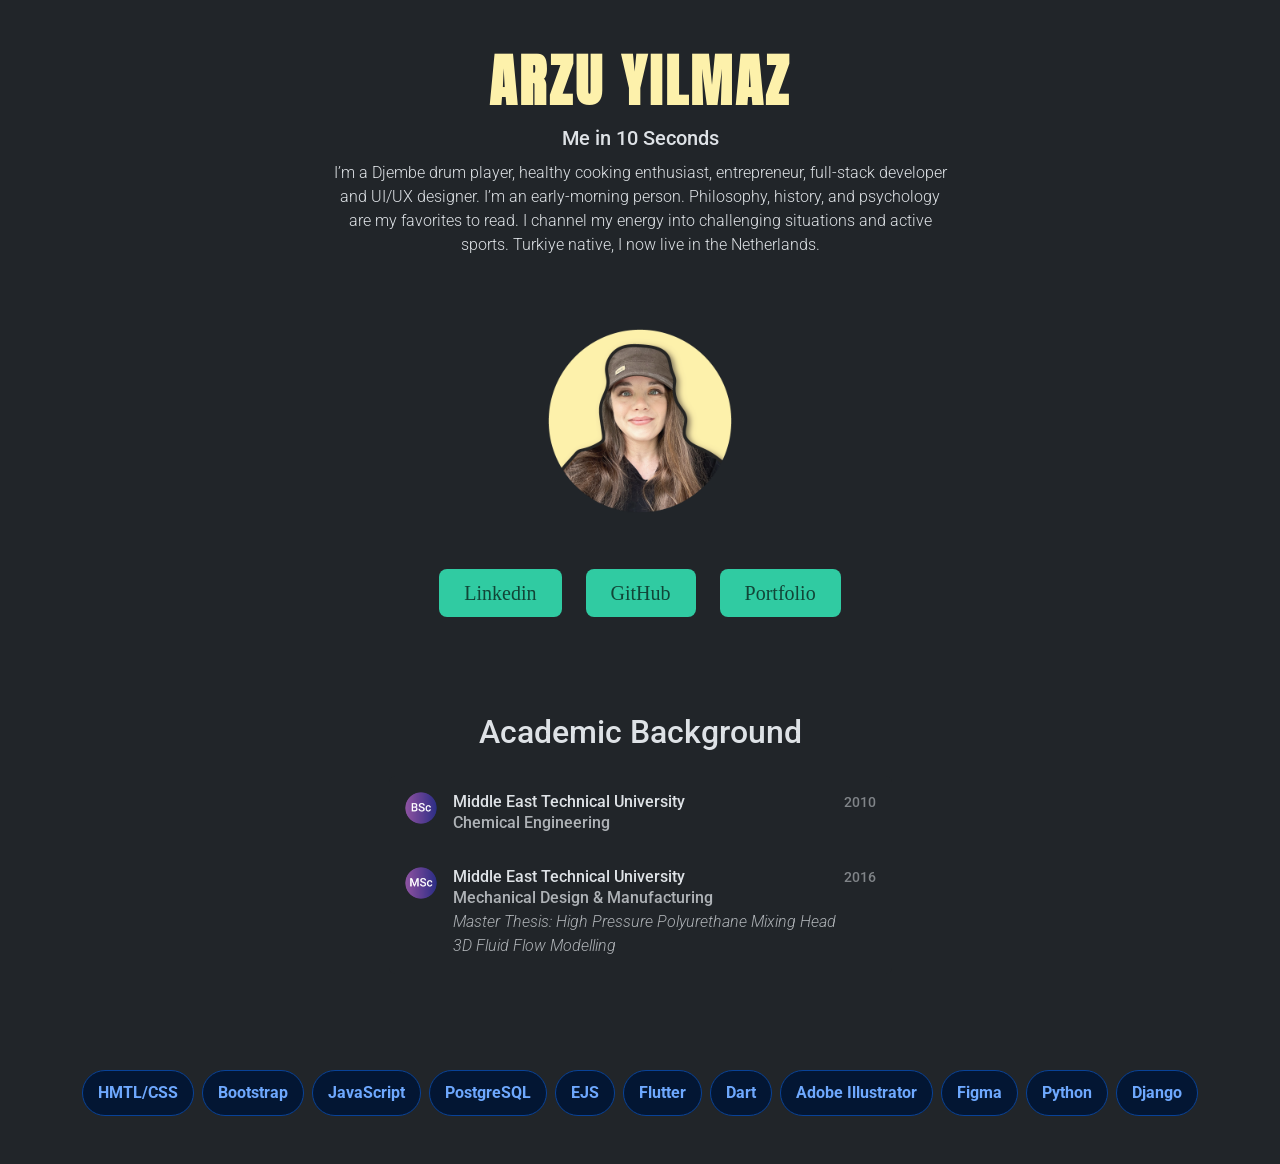
==== index.html @ 6e91b793 "Font size" ====
<html lang="en" data-bs-theme="dark">

<head>
  <meta charset="UTF-8">
  <meta http-equiv="X-UA-Compatible" content="IE=edge">
  <meta name="viewport" content="width=device-width, initial-scale=1.0">
  <title>Arzu Yilmaz Resume</title>
  <link href="https://cdn.jsdelivr.net/npm/bootstrap@5.3.3/dist/css/bootstrap.min.css" rel="stylesheet"
    integrity="sha384-QWTKZyjpPEjISv5WaRU9OFeRpok6YctnYmDr5pNlyT2bRjXh0JMhjY6hW+ALEwIH" crossorigin="anonymous">
  <link rel="stylesheet" href="./stylesheet.css">

  <link rel="preconnect" href="https://fonts.googleapis.com">
  <link rel="preconnect" href="https://fonts.gstatic.com" crossorigin>
  <link href="https://fonts.googleapis.com/css2?family=Anton&display=swap" rel="stylesheet">
  <link
    href="https://fonts.googleapis.com/css2?family=Anton&family=Roboto:ital,wght@0,100;0,300;0,400;0,500;0,700;0,900;1,100;1,300;1,400;1,500;1,700;1,900&display=swap"
    rel="stylesheet">
  

</head>

<body>


  <!-- Title -->
  <section id="title">

    <div class="px-4 pt-5 text-center">
      <h1 class="display-4 fw-bold anton-regular custom-heading">ARZU YILMAZ</h1>
      <div class="col-lg-6 mx-auto">
        <p class="lead mb-2 roboto-medium">Me in 10 Seconds</p>
        <p class = "roboto-light">I’m a Djembe drum player, healthy cooking enthusiast, entrepreneur, full-stack developer and UI/UX designer.
          I’m an early-morning person. Philosophy, history, and psychology are my favorites to read. I channel my energy into challenging situations and active sports.
        
          Turkiye native, I now live in the Netherlands.</p>


        
      </div>
      <div class="container py-5">
        <img src="./Arzu_Profile.png" alt="arzu-profile" height="200" loading="lazy">
      </div>

      <div class="d-grid gap-4 d-sm-flex justify-content-sm-center mb-5">

        <a href="https://www.linkedin.com/in/arzu-y-b2473558/" class="btn btn-custom btn-lg px-4"
          target="_blank">Linkedin</a>
        <a href="https://github.com/thearzuyilmaz?tab=repositories" class="btn btn-custom btn-lg px-4"
          target="_blank">GitHub</a>
        <a href="https://app.box.com/s/trj4fvhe3k2shpq141yb090hq9ws2r95" class="btn btn-custom btn-lg px-4"
          target="_blank">Portfolio</a>


      </div>
    </div>

  </section>





  <!-- Academic -->
  <section id="academic-background">
    <div class="container pt-5">
      <h2 class="text-center roboto-medium pb-3">Academic Background</h2>
      <div class="d-flex flex-column flex-md-row pb-4 gap-4 pb-md-5 align-items-center justify-content-center">
        <div class="list-group">
          <div class="list-group-item d-flex gap-3 py-3">
            <img src="./Bsc.png" alt="Bsc" width="32" height="32" class="rounded-circle">
            <div class="d-flex gap-2 w-100 justify-content-between">
              <div>
                <h6 class="mb-0 roboto-medium">Middle East Technical University</h6>
                <p class="mb-0 opacity-75 roboto-medium">Chemical Engineering</p>
              </div>
              <small class="opacity-50 text-nowrap roboto-medium">2010</small>
            </div>
          </div>

          <div class="list-group-item d-flex gap-3 py-3">
            <img src="./Msc.png" alt="Msc" width="32" height="32" class="rounded-circle">
            <div class="d-flex gap-2 w-100 justify-content-between">
              <div>
                <h6 class="mb-0 roboto-medium">Middle East Technical University</h6>
                <p class="mb-0 opacity-75 roboto-medium">Mechanical Design & Manufacturing</p>

                <p class="mb-0 opacity-75 roboto-light-italic">Master Thesis: High Pressure Polyurethane Mixing Head
                  <br> 3D Fluid Flow Modelling
                </p>
              </div>
              <small class="opacity-50 text-nowrap roboto-medium">2016</small>
            </div>
          </div>

        </div>
      </div>
    </div>
  </section>


  <!-- Tech Stack -->
  <section id="tech-stack" >

    <div class="container text-center">

      <div class="row justify-content-center pt-5 pb-5">


        <div class="d-flex flex-wrap gap-2 justify-content-center roboto-light">

          <span
            class="badge bg-primary-subtle border border-primary-subtle text-primary-emphasis rounded-pill">HMTL/CSS</span>
          <span
            class="badge bg-primary-subtle border border-primary-subtle text-primary-emphasis rounded-pill">Bootstrap</span>
            <span
            class="badge bg-primary-subtle border border-primary-subtle text-primary-emphasis rounded-pill">JavaScript</span>
            <span
            class="badge bg-primary-subtle border border-primary-subtle text-primary-emphasis rounded-pill">PostgreSQL</span>
            <span
            class="badge bg-primary-subtle border border-primary-subtle text-primary-emphasis rounded-pill">EJS</span>
          <span
            class="badge bg-primary-subtle border border-primary-subtle text-primary-emphasis rounded-pill">Flutter</span>
          <span
            class="badge bg-primary-subtle border border-primary-subtle text-primary-emphasis rounded-pill">Dart</span>
          <span class="badge bg-primary-subtle border border-primary-subtle text-primary-emphasis rounded-pill">Adobe
            Illustrator</span>
          <span
            class="badge bg-primary-subtle border border-primary-subtle text-primary-emphasis rounded-pill">Figma</span>
          <span
            class="badge bg-primary-subtle border border-primary-subtle text-primary-emphasis rounded-pill">Python</span>
          <span
            class="badge bg-primary-subtle border border-primary-subtle text-primary-emphasis rounded-pill">Django</span>
        </div>
      </div>

    </div>

  </section>

  <!-- Experience

  <section id="experience">

    <div class="experience-album py-5 ">
      <div class="container">

        <h2 class="text-center roboto-medium pb-4">Work Experience</h2>
        
        <div class="row row-cols-1 row-cols-sm-2 row-cols-md-3 g-3">

          <div class="col">
            <div class="card shadow-sm">
              <div class="card-body">
                <h5 class="card-title">Planbu</h5>
                <p class="card-text">This is a wider card with supporting text below .</p>
                <div class="d-flex justify-content-between align-items-center">
                  <small class="text-body-secondary roboto-light">March - Now (part-time)</small>
                </div>
              </div>
            </div>
          </div>


          <div class="col">
            <div class="card shadow-sm">
              <div class="card-body">
                <h5 class="card-title">Turks in Tech</h5>
                <p class="card-text">This is a wider card with supporting text below .</p>
                <div class="d-flex justify-content-between align-items-center">
                  <small class="text-body-secondary roboto-light">October 2023 - Now (part-time)</small>
                </div>
              </div>
            </div>
          </div>

          <div class="col">
            <div class="card shadow-sm">
              <div class="card-body">
                <h5 class="card-title">Holosen</h5>
                <p class="card-text">This is a wider card with supporting text below .</p>
                <div class="d-flex justify-content-between align-items-center">
                  <small class="text-body-secondary roboto-light">2018 - 2024</small>
                </div>
              </div>
            </div>
          </div>


          <div class="col">
            <div class="card shadow-sm">
              <div class="card-body">
                <h5 class="card-title">BO-TEK</h5>
                <p class="card-text">This is a wider card with supporting text below .</p>
                <div class="d-flex justify-content-between align-items-center">
                  <small class="text-body-secondary roboto-light">2016 - 2021</small>
                </div>
              </div>
            </div>
          </div>

          <div class="col">
            <div class="card shadow-sm">
              <div class="card-body">
                <h5 class="card-title">Edelkrone</h5>
                <p class="card-text">This is a wider card with supporting text below .</p>
                <div class="d-flex justify-content-between align-items-center">
                  <small class="text-body-secondary roboto-light">2013 - 2015</small>
                </div>
              </div>
            </div>
          </div>


          <div class="col">
            <div class="card shadow-sm">
              <div class="card-body">
                <h5 class="card-title">BO-TEK</h5>
                <p class="card-text">This is a wider card with supporting text below .</p>
                <div class="d-flex justify-content-between align-items-center">
                  <small class="text-body-secondary roboto-light">2011 - 2013</small>
                </div>
              </div>
            </div>
          </div>
  
          <div class="col">
            <div class="card shadow-sm">
              <div class="card-body">
                <h5 class="card-title">YILMADEN</h5>
                <p class="card-text">This is a wider card with supporting text below .</p>
                <div class="d-flex justify-content-between align-items-center">
                  <small class="text-body-secondary roboto-light">2010 - 2011</small>
                </div>
              </div>
            </div>
          </div>


          <div class="col">
            <div class="card shadow-sm">
              <div class="card-body">
                <h5 class="card-title">FSA</h5>
                <p class="card-text">This is a wider card with supporting text below .</p>
                <div class="d-flex justify-content-between align-items-center">
                  <small class="text-body-secondary roboto-light">2008 - 2010</small>
                </div>
              </div>
            </div>
          </div>

          <div class="col">
            <div class="card shadow-sm">
              <div class="card-body">
                <h5 class="card-title">Internships</h5>
                <p class="card-text">This is a wider card with supporting text below .</p>
                <div class="d-flex justify-content-between align-items-center">
                  <small class="text-body-secondary roboto-light">2009 -2010</small>
                </div>
              </div>
            </div>
          </div>



        </div>
      </div>
    </div>




  </section> -->

</body>

</html>
---- stylesheet.css ----
.anton-regular {

    font-family: "Anton", sans-serif;
    font-weight: 400;
    font-style: normal;
    letter-spacing: 3px;
  }

  .roboto-light {
    font-family: "Roboto", sans-serif;
    font-weight: 300;
    font-style: normal;
  }

  .roboto-medium {
    font-family: "Roboto", sans-serif;
    font-weight: 500;
    font-style: normal;
  }

  h4 {
    margin: 0;
  }

  .custom-heading {

    color: #FDF1AB;

  }

  .roboto-light-italic {
    font-family: "Roboto", system-ui;
    font-weight: 300;
    font-style: italic;
  }

  .list-group-item {
    border: none;
  }

  h6 {
    margin: 0;
  }

  .badge {
    padding: 10px 15px; /* Adjust padding to increase height */
    line-height: 1.5; /* Adjust line height to further control vertical space */
    font-size: 1rem; /* You can also adjust the font size if necessary */
  }

  .btn-custom {
    background-color: #30CBA2;
    color: #114537;
    font-family: roboto-medium;
  }
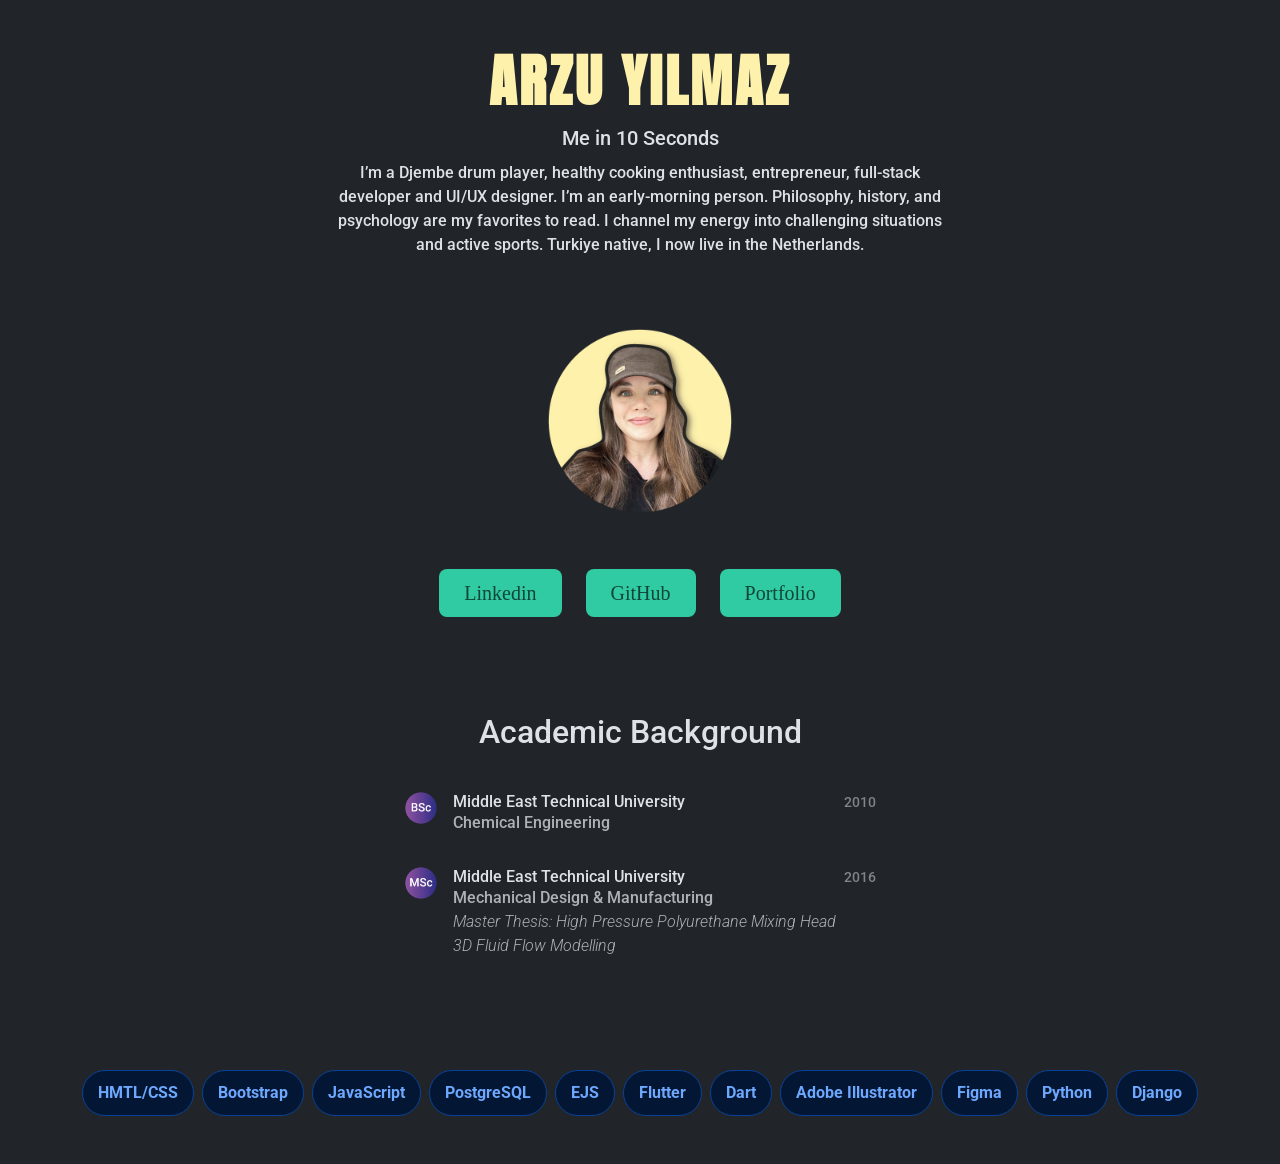
==== commit 4a362fd8: "Font size" ====
--- a/index.html
+++ b/index.html
@@ -29,7 +29,7 @@
       <h1 class="display-4 fw-bold anton-regular custom-heading">ARZU YILMAZ</h1>
       <div class="col-lg-6 mx-auto">
         <p class="lead mb-2 roboto-medium">Me in 10 Seconds</p>
-        <p class = "roboto-light">I’m a Djembe drum player, healthy cooking enthusiast, entrepreneur, full-stack developer and UI/UX designer.
+        <p class = "roboto-medium">I’m a Djembe drum player, healthy cooking enthusiast, entrepreneur, full-stack developer and UI/UX designer.
           I’m an early-morning person. Philosophy, history, and psychology are my favorites to read. I channel my energy into challenging situations and active sports.
         
           Turkiye native, I now live in the Netherlands.</p>
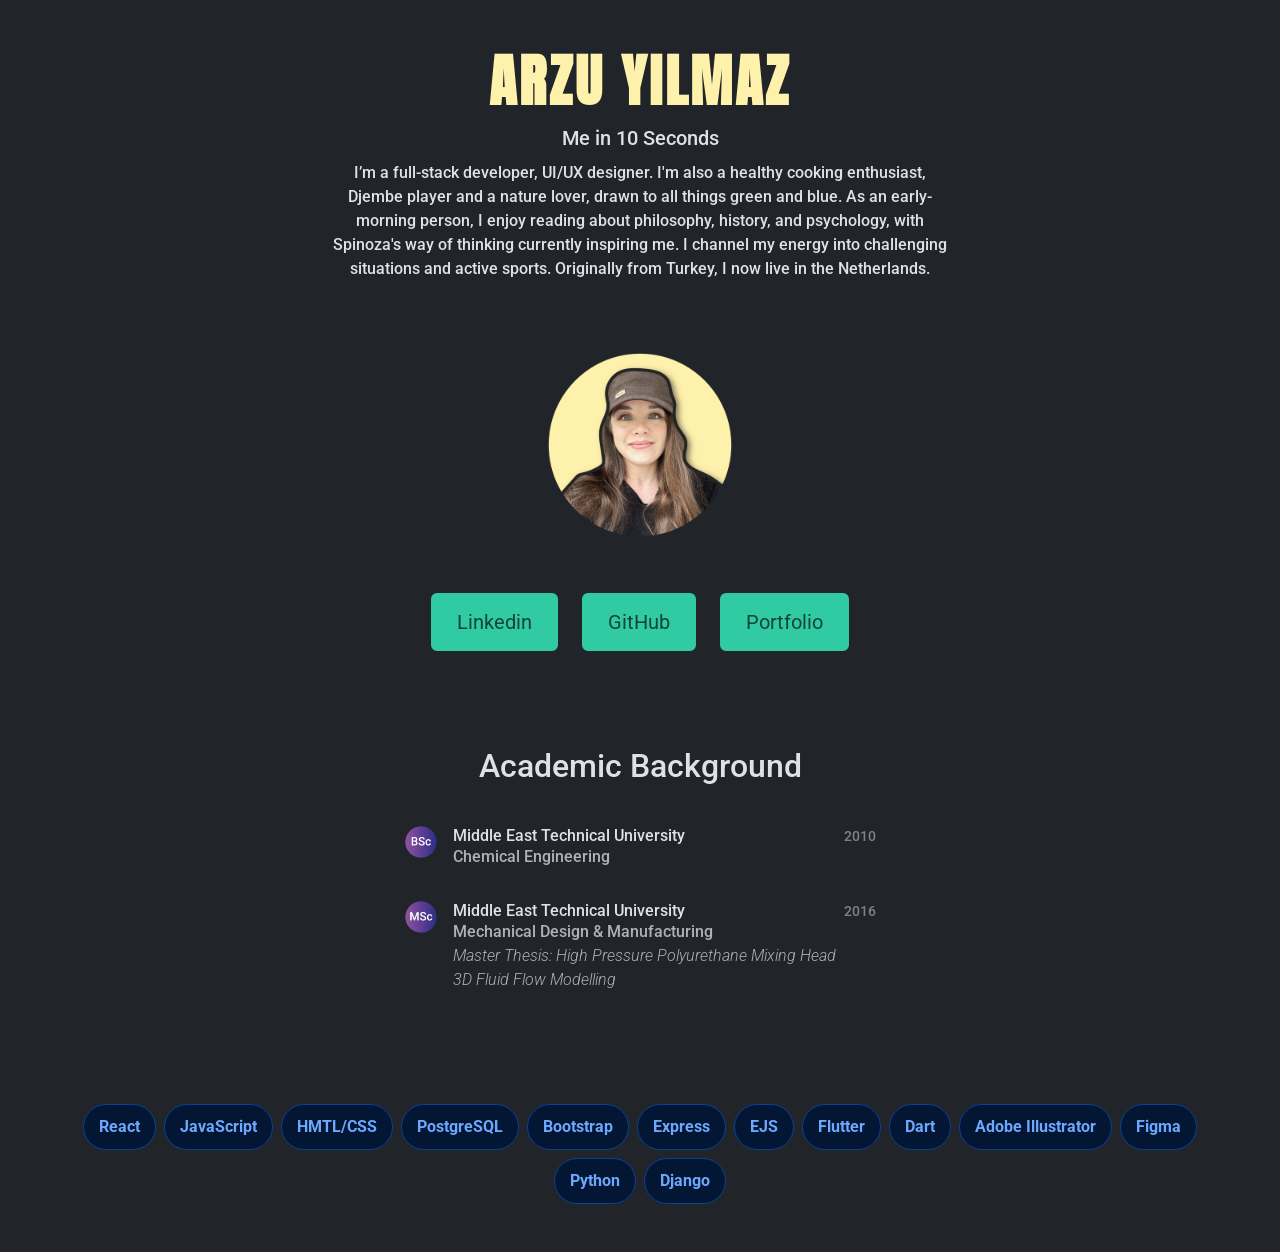
==== commit 97a12e6e: "Update Badges" ====
--- a/index.html
+++ b/index.html
@@ -29,10 +29,11 @@
       <h1 class="display-4 fw-bold anton-regular custom-heading">ARZU YILMAZ</h1>
       <div class="col-lg-6 mx-auto">
         <p class="lead mb-2 roboto-medium">Me in 10 Seconds</p>
-        <p class = "roboto-medium">I’m a Djembe drum player, healthy cooking enthusiast, entrepreneur, full-stack developer and UI/UX designer.
-          I’m an early-morning person. Philosophy, history, and psychology are my favorites to read. I channel my energy into challenging situations and active sports.
-        
-          Turkiye native, I now live in the Netherlands.</p>
+        <p class = "roboto-medium">I’m a full-stack developer, UI/UX designer. I'm also a healthy cooking enthusiast, Djembe player and a nature lover, drawn to all things green and blue.
+
+          As an early-morning person, I enjoy reading about philosophy, history, and psychology, with Spinoza's way of thinking currently inspiring me. I channel my energy into challenging situations and active sports.
+          
+          Originally from Turkey, I now live in the Netherlands.</p>
 
 
         
@@ -107,15 +108,19 @@
 
 
         <div class="d-flex flex-wrap gap-2 justify-content-center roboto-light">
-
+          <span
+          class="badge bg-primary-subtle border border-primary-subtle text-primary-emphasis rounded-pill">React</span>
+          <span
+            class="badge bg-primary-subtle border border-primary-subtle text-primary-emphasis rounded-pill">JavaScript</span>
           <span
             class="badge bg-primary-subtle border border-primary-subtle text-primary-emphasis rounded-pill">HMTL/CSS</span>
+            <span
+            class="badge bg-primary-subtle border border-primary-subtle text-primary-emphasis rounded-pill">PostgreSQL</span>
           <span
             class="badge bg-primary-subtle border border-primary-subtle text-primary-emphasis rounded-pill">Bootstrap</span>
             <span
-            class="badge bg-primary-subtle border border-primary-subtle text-primary-emphasis rounded-pill">JavaScript</span>
-            <span
-            class="badge bg-primary-subtle border border-primary-subtle text-primary-emphasis rounded-pill">PostgreSQL</span>
+            class="badge bg-primary-subtle border border-primary-subtle text-primary-emphasis rounded-pill">Express</span>
+            
             <span
             class="badge bg-primary-subtle border border-primary-subtle text-primary-emphasis rounded-pill">EJS</span>
           <span
--- a/stylesheet.css
+++ b/stylesheet.css
@@ -48,13 +48,79 @@
     font-size: 1rem; /* You can also adjust the font size if necessary */
   }
 
-  .btn-custom {
-    background-color: #30CBA2;
-    color: #114537;
-    font-family: roboto-medium;
+.anton-regular {
+
+    font-family: "Anton", sans-serif;
+    font-weight: 400;
+    font-style: normal;
+    letter-spacing: 3px;
   }
 
+  .roboto-light {
+    font-family: "Roboto", sans-serif;
+    font-weight: 300;
+    font-style: normal;
+  }
 
+  .roboto-medium {
+    font-family: "Roboto", sans-serif;
+    font-weight: 500;
+    font-style: normal;
+  }
+
+  h4 {
+    margin: 0;
+  }
+
+  .custom-heading {
+
+    color: #FDF1AB;
+
+  }
+
+  .roboto-light-italic {
+    font-family: "Roboto", system-ui;
+    font-weight: 300;
+    font-style: italic;
+  }
+
+  .list-group-item {
+    border: none;
+  }
+
+  h6 {
+    margin: 0;
+  }
+
+  .badge {
+    padding: 10px 15px; /* Adjust padding to increase height */
+    line-height: 1.5; /* Adjust line height to further control vertical space */
+    font-size: 1rem; /* You can also adjust the font size if necessary */
+  }
+
+/* Button style */
+.btn-custom {
+  background-color: #30CBA2;
+  color: #114537;
+  font-family: "Roboto", sans-serif;
+  border: 2px solid #30CBA2; /* Border to maintain outline consistency */
+  border-radius: 6px; /* Rounded corners for a smooth look */
+  padding: 12px 20px; /* Increased padding for better click area */
+  transition: all 0.3s ease; /* Smooth transition for all effects */
+}
+
+.btn-custom:hover {
+  background-color: #27b795; /* Darker shade of green for hover */
+  color: #240d7e; /* Lighter green font color */
+  transform: scale(1.1); /* Slight zoom effect */
+  box-shadow: 0 6px 15px rgba(0, 0, 0, 0.15); /* Subtle shadow for depth */
+}
+
+.btn-custom:active {
+  transform: scale(0.98); /* Slight contraction effect when clicked */
+  box-shadow: 0 4px 10px rgba(0, 0, 0, 0.3); /* Stronger shadow when clicked */
+  background-color: #1c9f7c; /* Slightly darker background on active */
+}
  
 
   
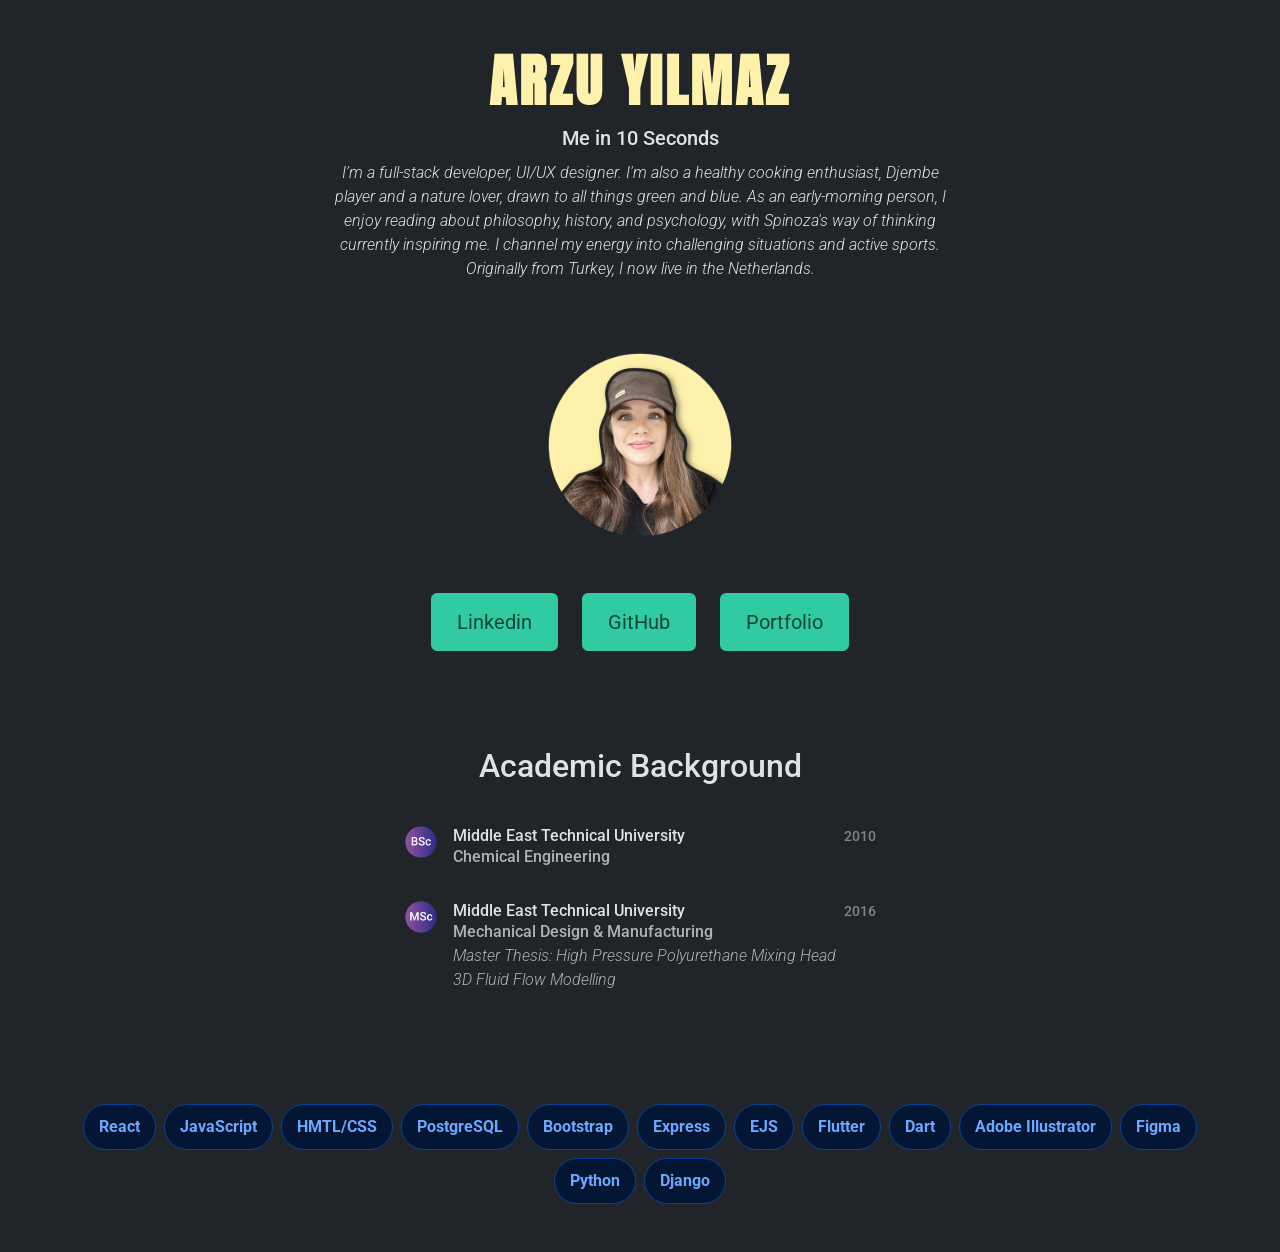
==== commit 67d24036: "Update Font" ====
--- a/index.html
+++ b/index.html
@@ -21,7 +21,7 @@
 
 <body>
 
-
+ 
   <!-- Title -->
   <section id="title">
 
@@ -29,7 +29,7 @@
       <h1 class="display-4 fw-bold anton-regular custom-heading">ARZU YILMAZ</h1>
       <div class="col-lg-6 mx-auto">
         <p class="lead mb-2 roboto-medium">Me in 10 Seconds</p>
-        <p class = "roboto-medium">I’m a full-stack developer, UI/UX designer. I'm also a healthy cooking enthusiast, Djembe player and a nature lover, drawn to all things green and blue.
+        <p class = "roboto-light-italic">I’m a full-stack developer, UI/UX designer. I'm also a healthy cooking enthusiast, Djembe player and a nature lover, drawn to all things green and blue.
 
           As an early-morning person, I enjoy reading about philosophy, history, and psychology, with Spinoza's way of thinking currently inspiring me. I channel my energy into challenging situations and active sports.
           
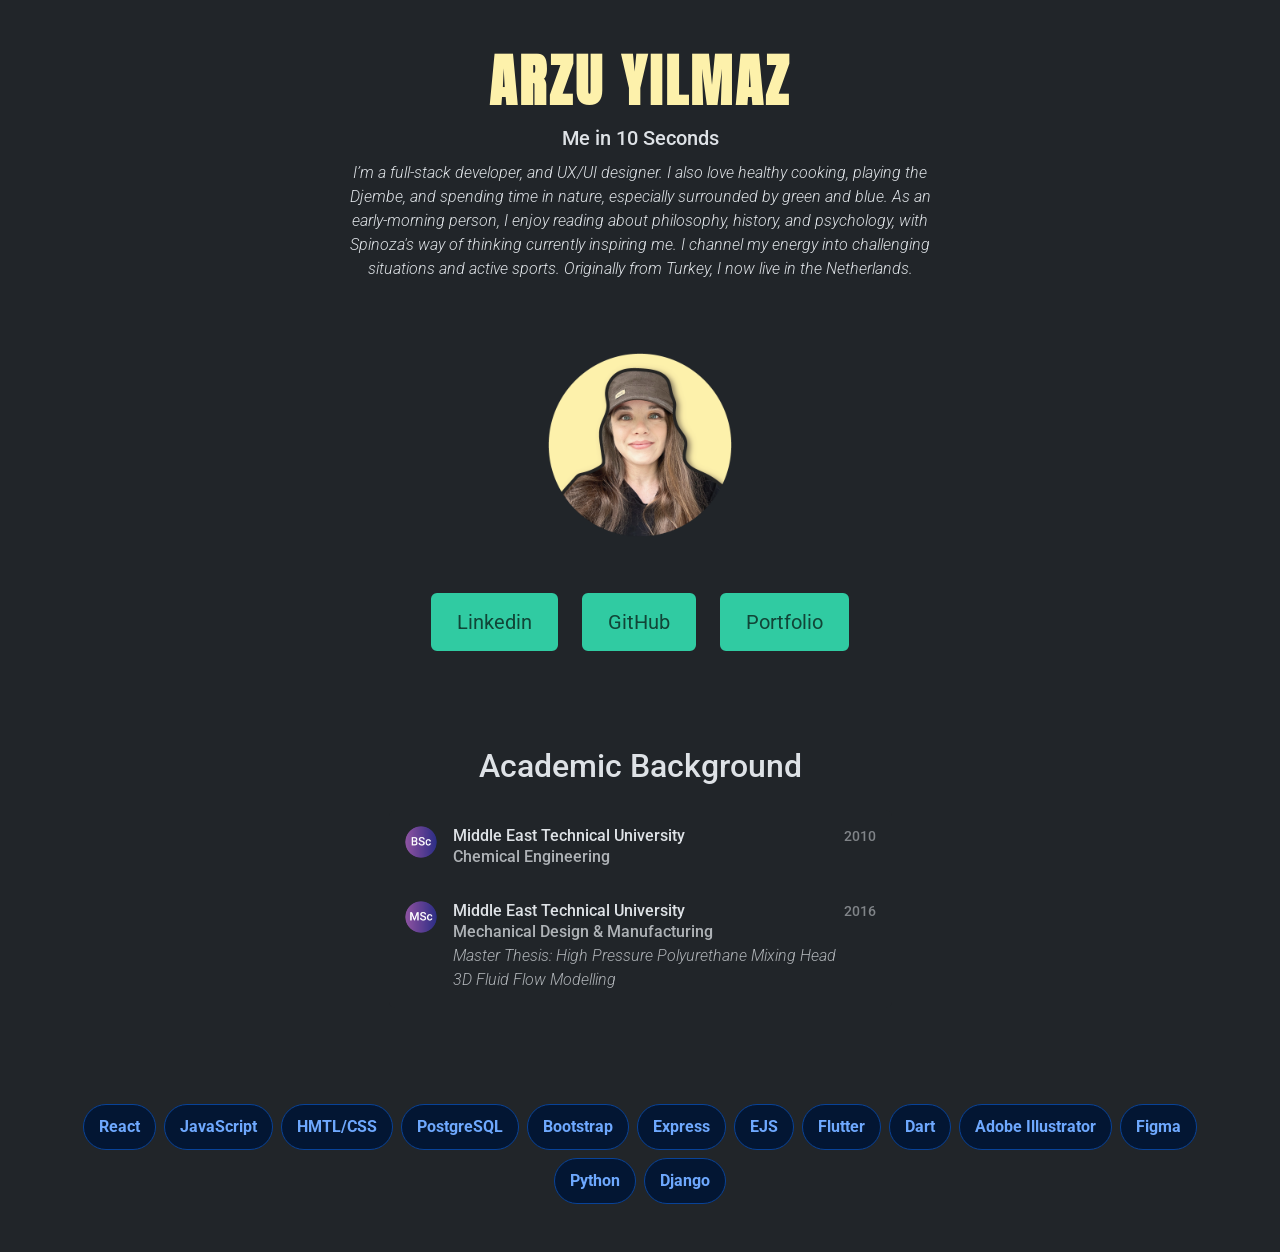
==== commit 3b90bba7: "Update description" ====
--- a/index.html
+++ b/index.html
@@ -29,7 +29,7 @@
       <h1 class="display-4 fw-bold anton-regular custom-heading">ARZU YILMAZ</h1>
       <div class="col-lg-6 mx-auto">
         <p class="lead mb-2 roboto-medium">Me in 10 Seconds</p>
-        <p class = "roboto-light-italic">I’m a full-stack developer, UI/UX designer. I'm also a healthy cooking enthusiast, Djembe player and a nature lover, drawn to all things green and blue.
+        <p class = "roboto-light-italic">I’m a full-stack developer, and UX/UI designer. I also love healthy cooking, playing the Djembe, and spending time in nature, especially surrounded by green and blue.
 
           As an early-morning person, I enjoy reading about philosophy, history, and psychology, with Spinoza's way of thinking currently inspiring me. I channel my energy into challenging situations and active sports.
           
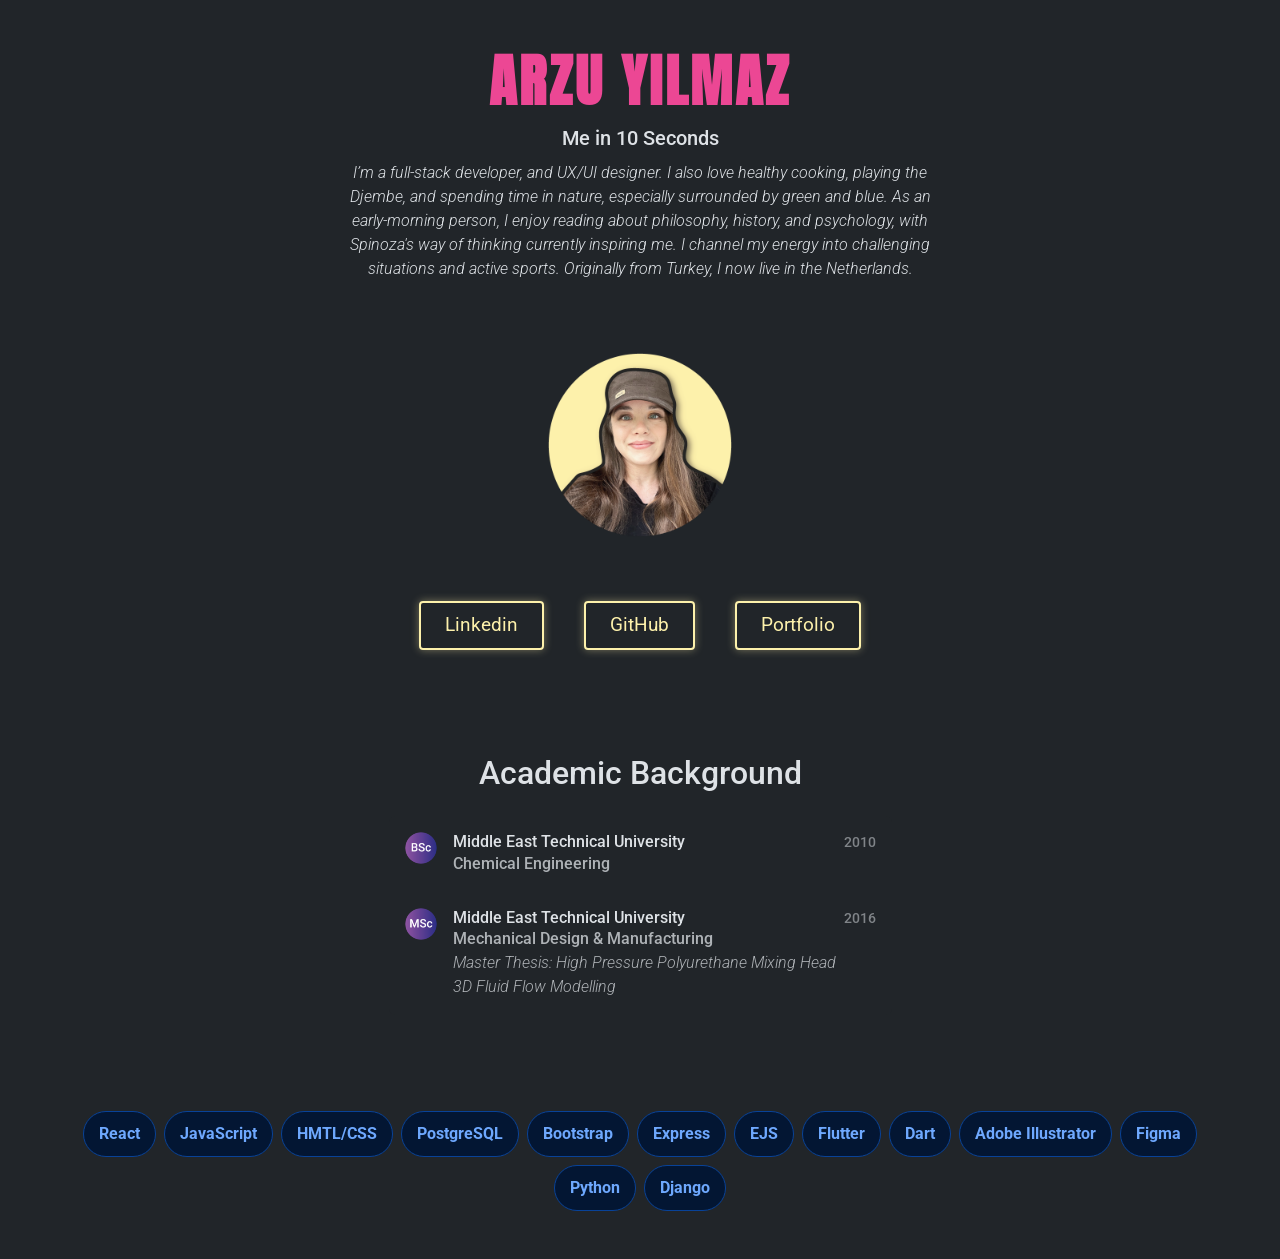
==== commit b08bfb7e: "Color Update" ====
--- a/index.html
+++ b/index.html
@@ -12,6 +12,9 @@
   <link rel="preconnect" href="https://fonts.googleapis.com">
   <link rel="preconnect" href="https://fonts.gstatic.com" crossorigin>
   <link href="https://fonts.googleapis.com/css2?family=Anton&display=swap" rel="stylesheet">
+  <link rel="preconnect" href="https://fonts.googleapis.com">
+<link rel="preconnect" href="https://fonts.gstatic.com" crossorigin>
+<link href="https://fonts.googleapis.com/css2?family=Caprasimo&family=League+Spartan:wght@100..900&family=Sanchez:ital@0;1&display=swap" rel="stylesheet">
   <link
     href="https://fonts.googleapis.com/css2?family=Anton&family=Roboto:ital,wght@0,100;0,300;0,400;0,500;0,700;0,900;1,100;1,300;1,400;1,500;1,700;1,900&display=swap"
     rel="stylesheet">
--- a/stylesheet.css
+++ b/stylesheet.css
@@ -5,6 +5,14 @@
     font-style: normal;
     letter-spacing: 3px;
   }
+
+  .caprasimo-regular {
+    font-family: "Caprasimo", serif;
+    font-weight: 400;
+    font-style: normal;
+    letter-spacing: 2px;
+  }
+  
 
   .roboto-light {
     font-family: "Roboto", sans-serif;
@@ -22,11 +30,13 @@
     margin: 0;
   }
 
-  .custom-heading {
+  /* Custom heading style for "Arzu Yilmaz" */
+.custom-heading {
+  color: #EC4794;
+  letter-spacing: 3px;
+  text-align: center;
+}
 
-    color: #FDF1AB;
-
-  }
 
   .roboto-light-italic {
     font-family: "Roboto", system-ui;
@@ -72,11 +82,6 @@
     margin: 0;
   }
 
-  .custom-heading {
-
-    color: #FDF1AB;
-
-  }
 
   .roboto-light-italic {
     font-family: "Roboto", system-ui;
@@ -100,28 +105,39 @@
 
 /* Button style */
 .btn-custom {
-  background-color: #30CBA2;
-  color: #114537;
   font-family: "Roboto", sans-serif;
-  border: 2px solid #30CBA2; /* Border to maintain outline consistency */
-  border-radius: 6px; /* Rounded corners for a smooth look */
-  padding: 12px 20px; /* Increased padding for better click area */
-  transition: all 0.3s ease; /* Smooth transition for all effects */
+  margin: 0.5rem;
+  font-size: 1.2rem;
+  background: none;
+  border: 2px solid #FDF1AB; /* Yellow border */
+  color: #FDF1AB; /* Yellow text */
+  padding: 0.5rem 1.2rem;
+  border-radius: 4px;
+  cursor: pointer;
+  transition: transform 0.2s ease, background-color 0.2s ease, box-shadow 0.2s ease, color 0.2s ease;
+  box-shadow: 0 0 8px rgba(253, 241, 171, 0.4);
+  display: inline-block;
 }
 
+/* Hover effect */
 .btn-custom:hover {
-  background-color: #27b795; /* Darker shade of green for hover */
-  color: #240d7e; /* Lighter green font color */
-  transform: scale(1.1); /* Slight zoom effect */
-  box-shadow: 0 6px 15px rgba(0, 0, 0, 0.15); /* Subtle shadow for depth */
+  background: #FDF1AB; /* Yellow background */
+  color: #3F3B00; /* Dark text for contrast */
+  transform: scale(1.05);
+  box-shadow: 0 0 15px rgba(253, 241, 171, 0.8);
 }
 
+/* Active state */
 .btn-custom:active {
-  transform: scale(0.98); /* Slight contraction effect when clicked */
-  box-shadow: 0 4px 10px rgba(0, 0, 0, 0.3); /* Stronger shadow when clicked */
-  background-color: #1c9f7c; /* Slightly darker background on active */
+  transform: scale(0.98);
+  box-shadow: 0 4px 8px rgba(0, 0, 0, 0.3);
+  background-color: #D2C482; /* Slightly darker yellow */
+  color: #3F3B00; /* Consistent text color */
 }
- 
 
-  
-
+/* Parent container for spacing control */
+.button-container {
+  display: flex;
+  gap: 1rem;
+  justify-content: center; /* Center align the buttons */
+}
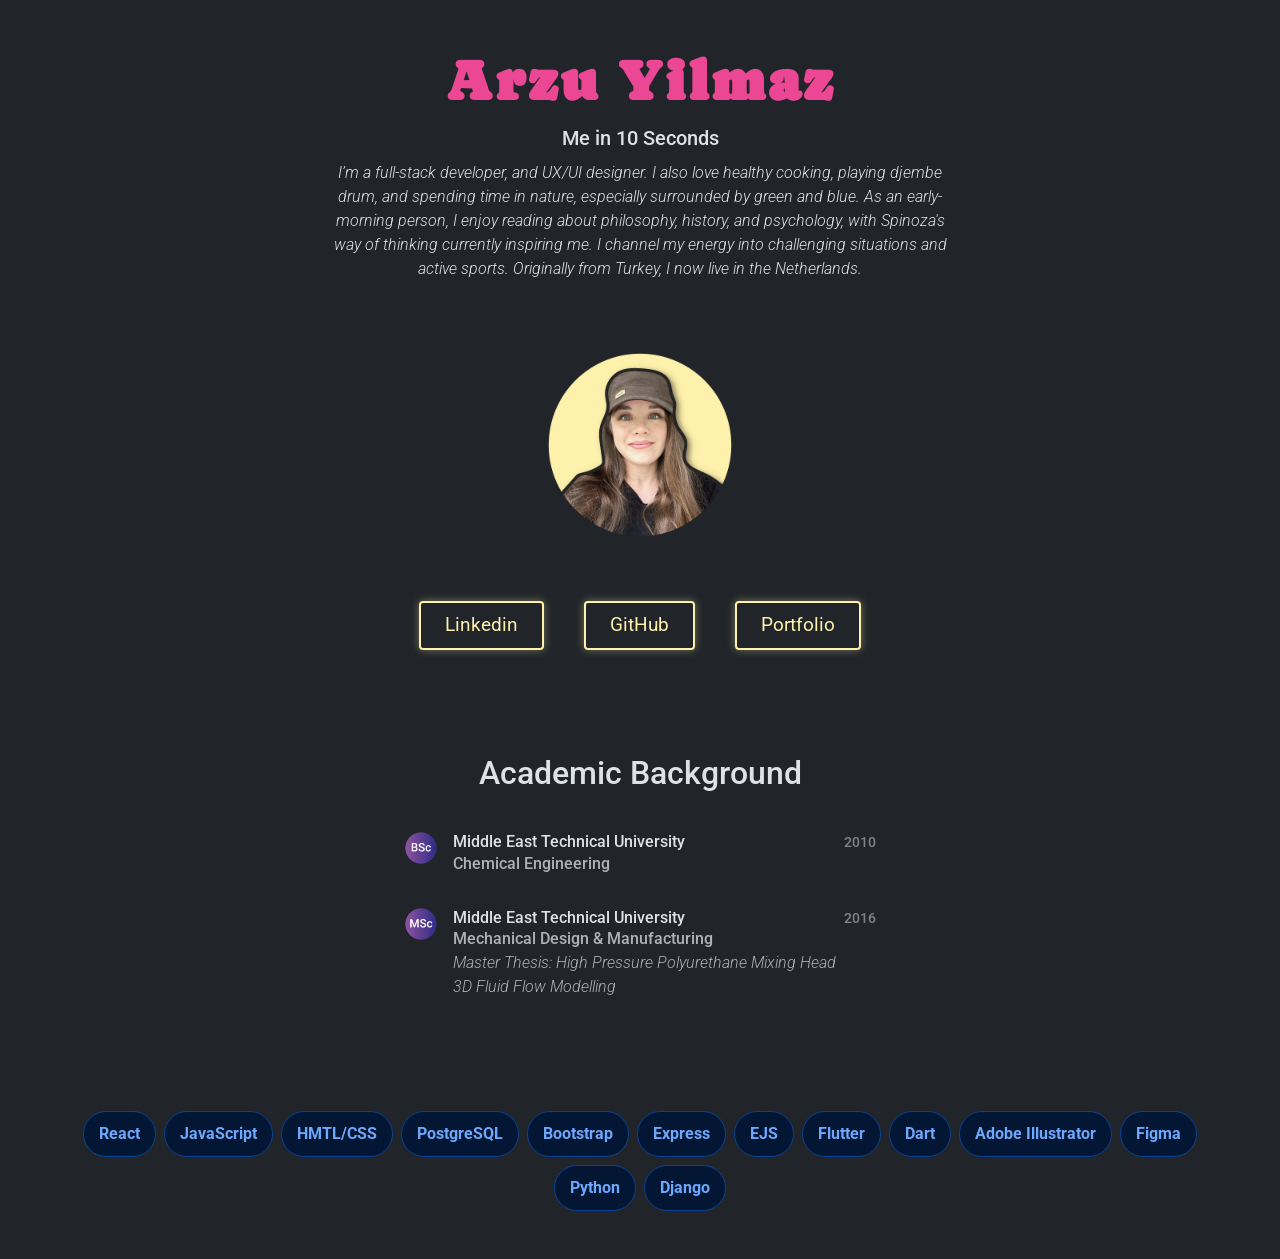
==== commit 7a9aae85: "Update text" ====
--- a/index.html
+++ b/index.html
@@ -29,10 +29,10 @@
   <section id="title">
 
     <div class="px-4 pt-5 text-center">
-      <h1 class="display-4 fw-bold anton-regular custom-heading">ARZU YILMAZ</h1>
+      <h1 class="display-4 fw-bold caprasimo-regular custom-heading">Arzu Yilmaz</h1>
       <div class="col-lg-6 mx-auto">
         <p class="lead mb-2 roboto-medium">Me in 10 Seconds</p>
-        <p class = "roboto-light-italic">I’m a full-stack developer, and UX/UI designer. I also love healthy cooking, playing the Djembe, and spending time in nature, especially surrounded by green and blue.
+        <p class = "roboto-light-italic">I’m a full-stack developer, and UX/UI designer. I also love healthy cooking, playing djembe drum, and spending time in nature, especially surrounded by green and blue.
 
           As an early-morning person, I enjoy reading about philosophy, history, and psychology, with Spinoza's way of thinking currently inspiring me. I channel my energy into challenging situations and active sports.
           
